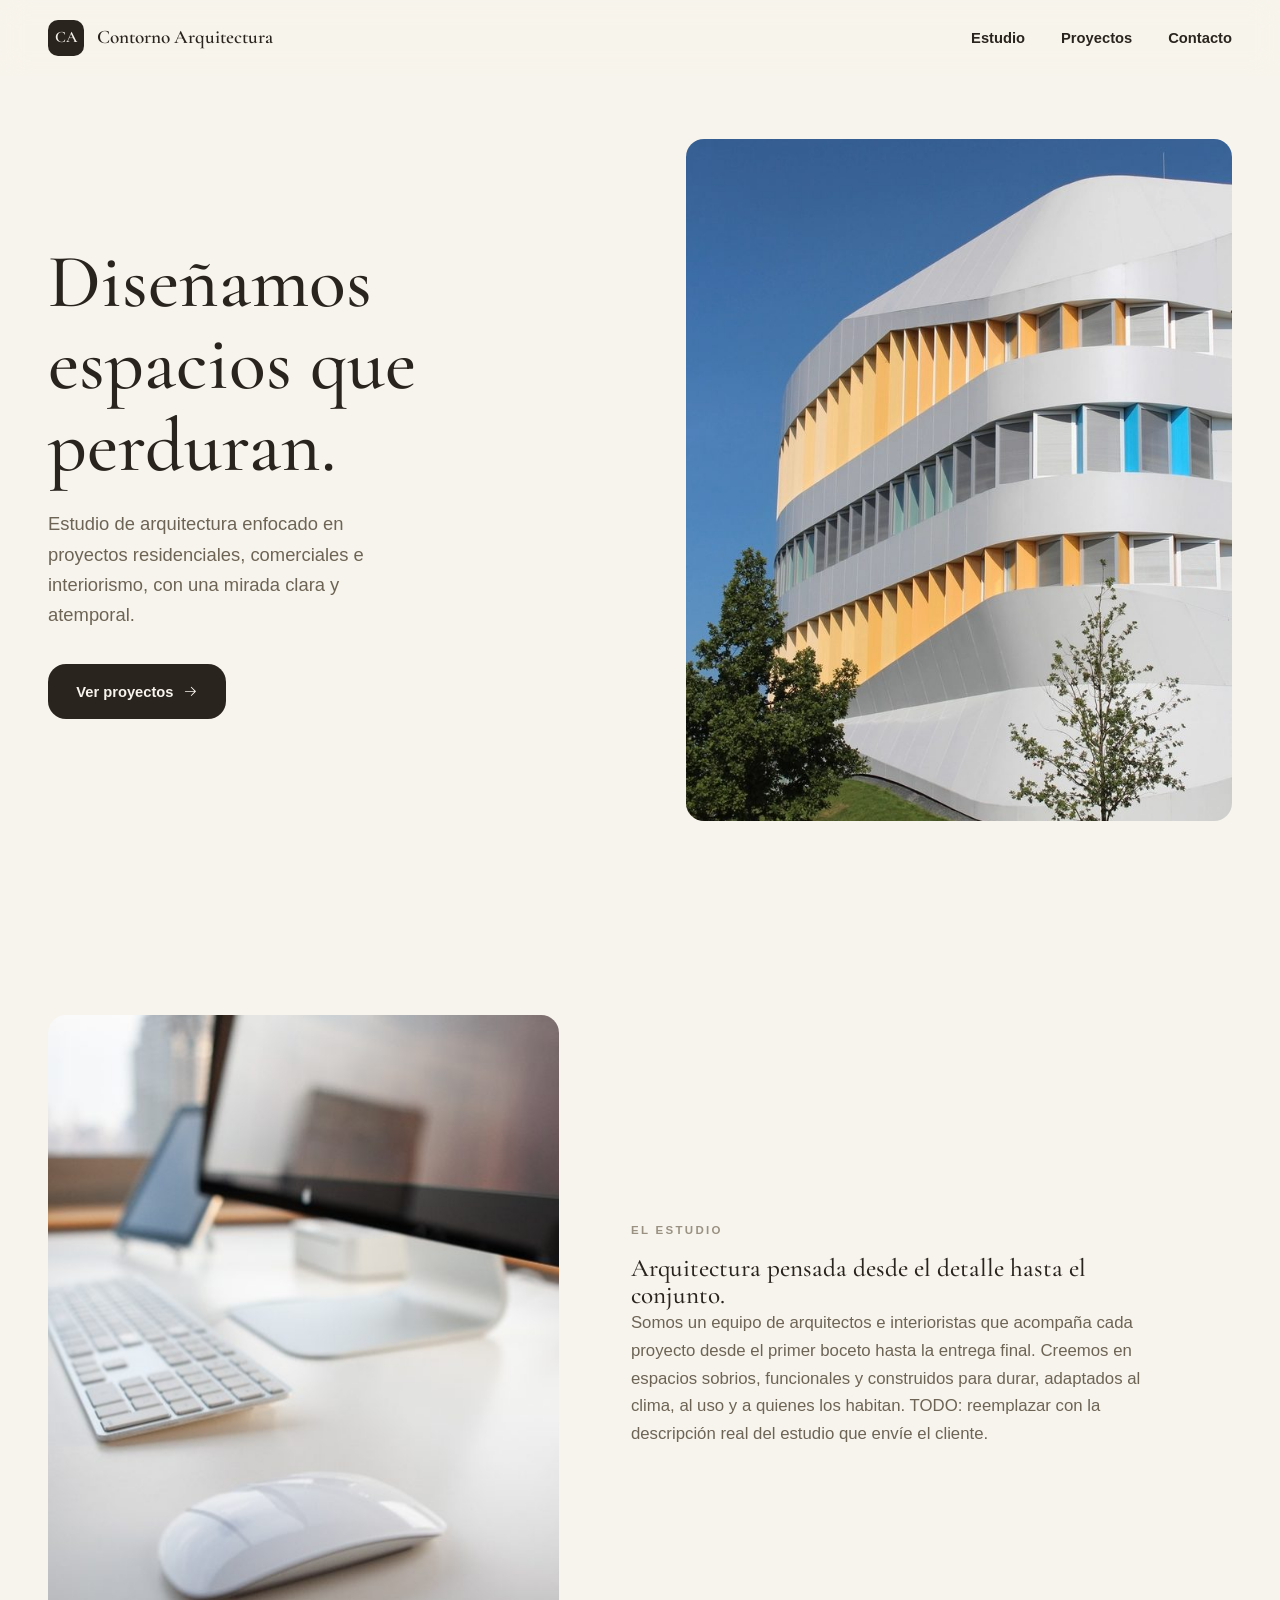
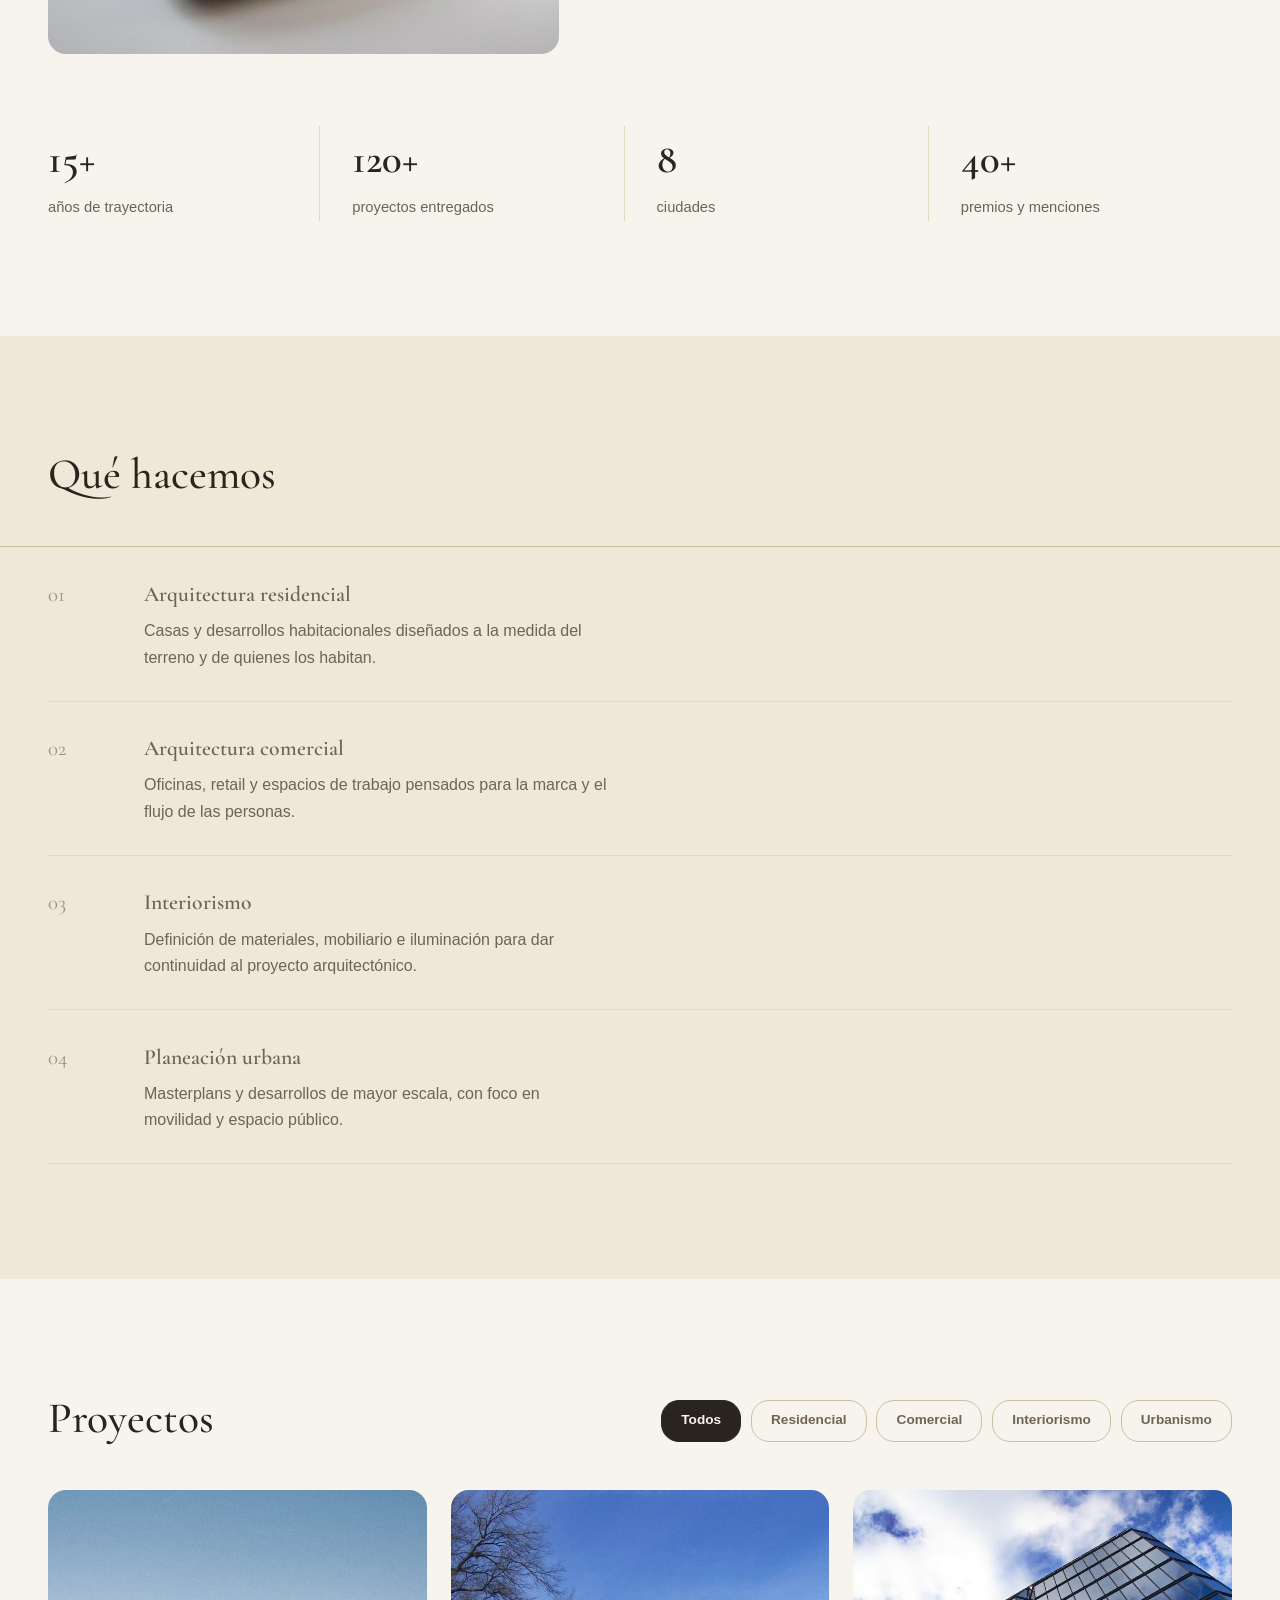
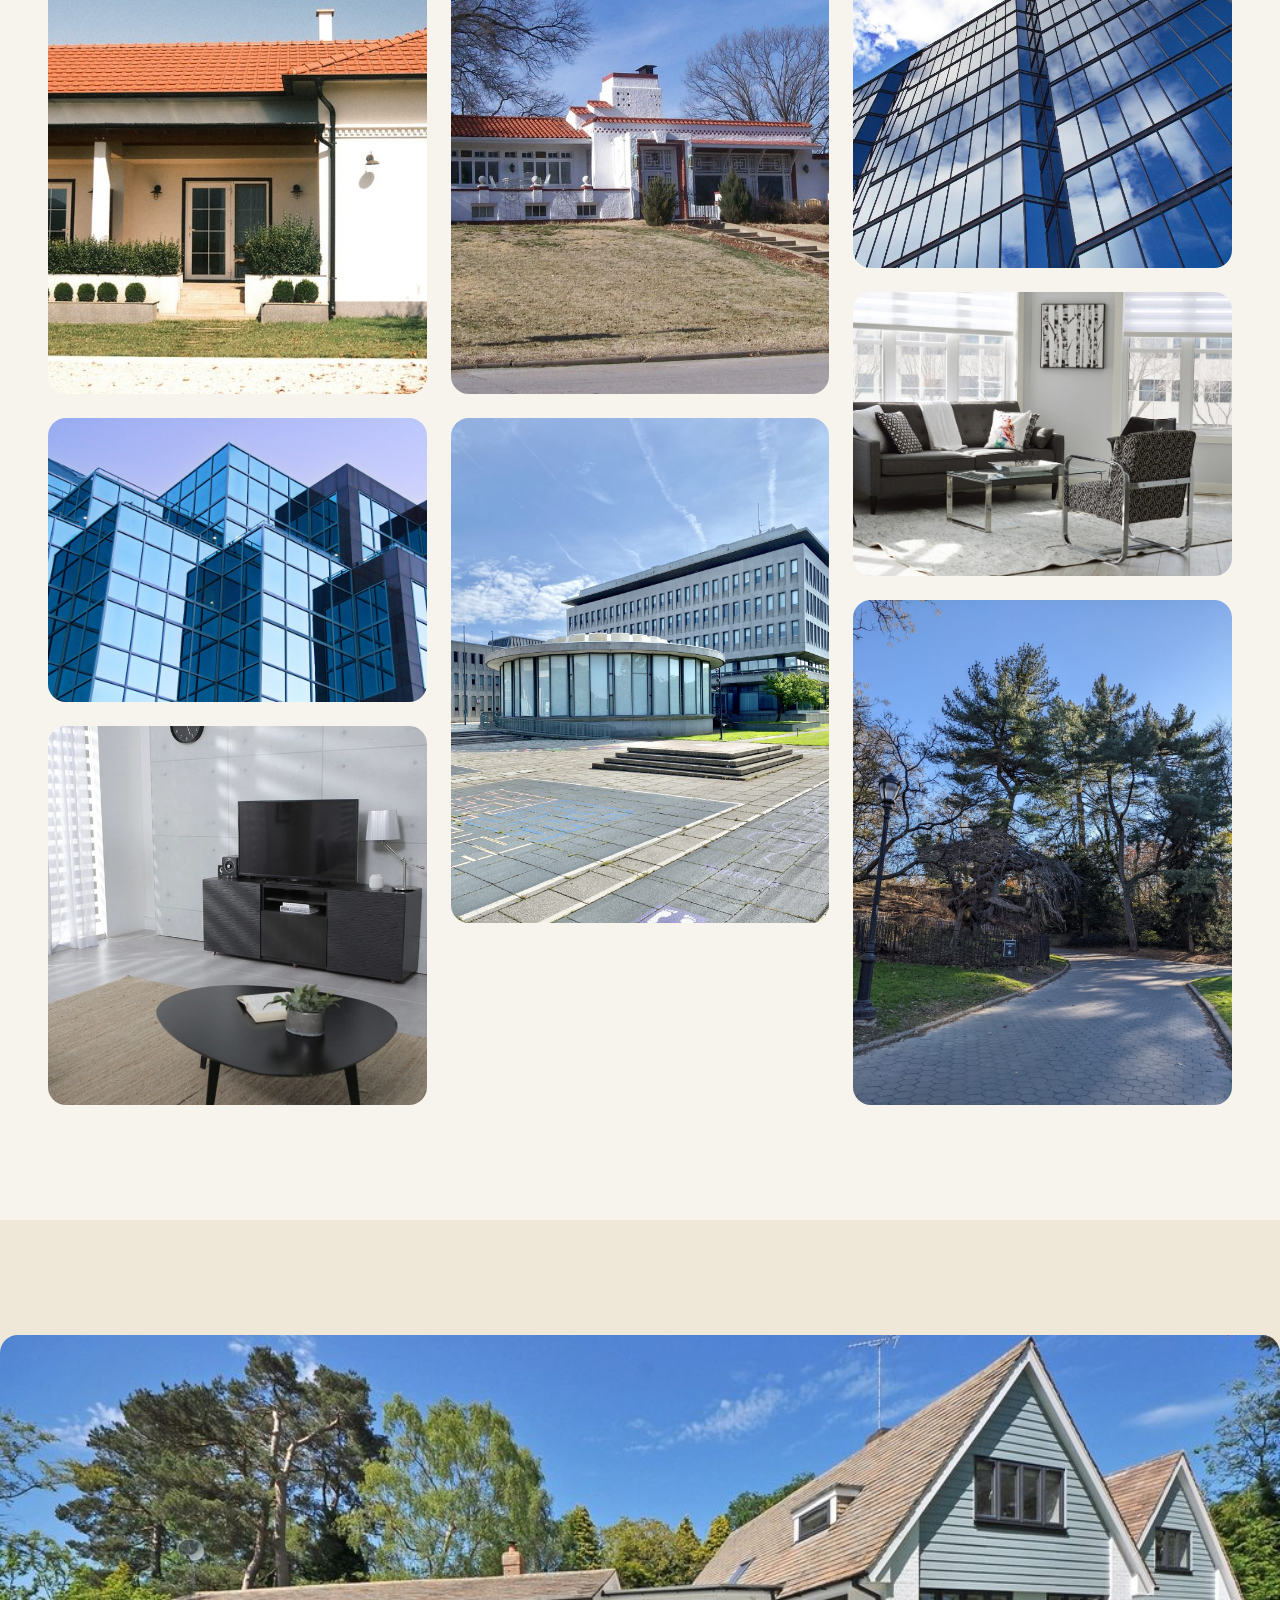
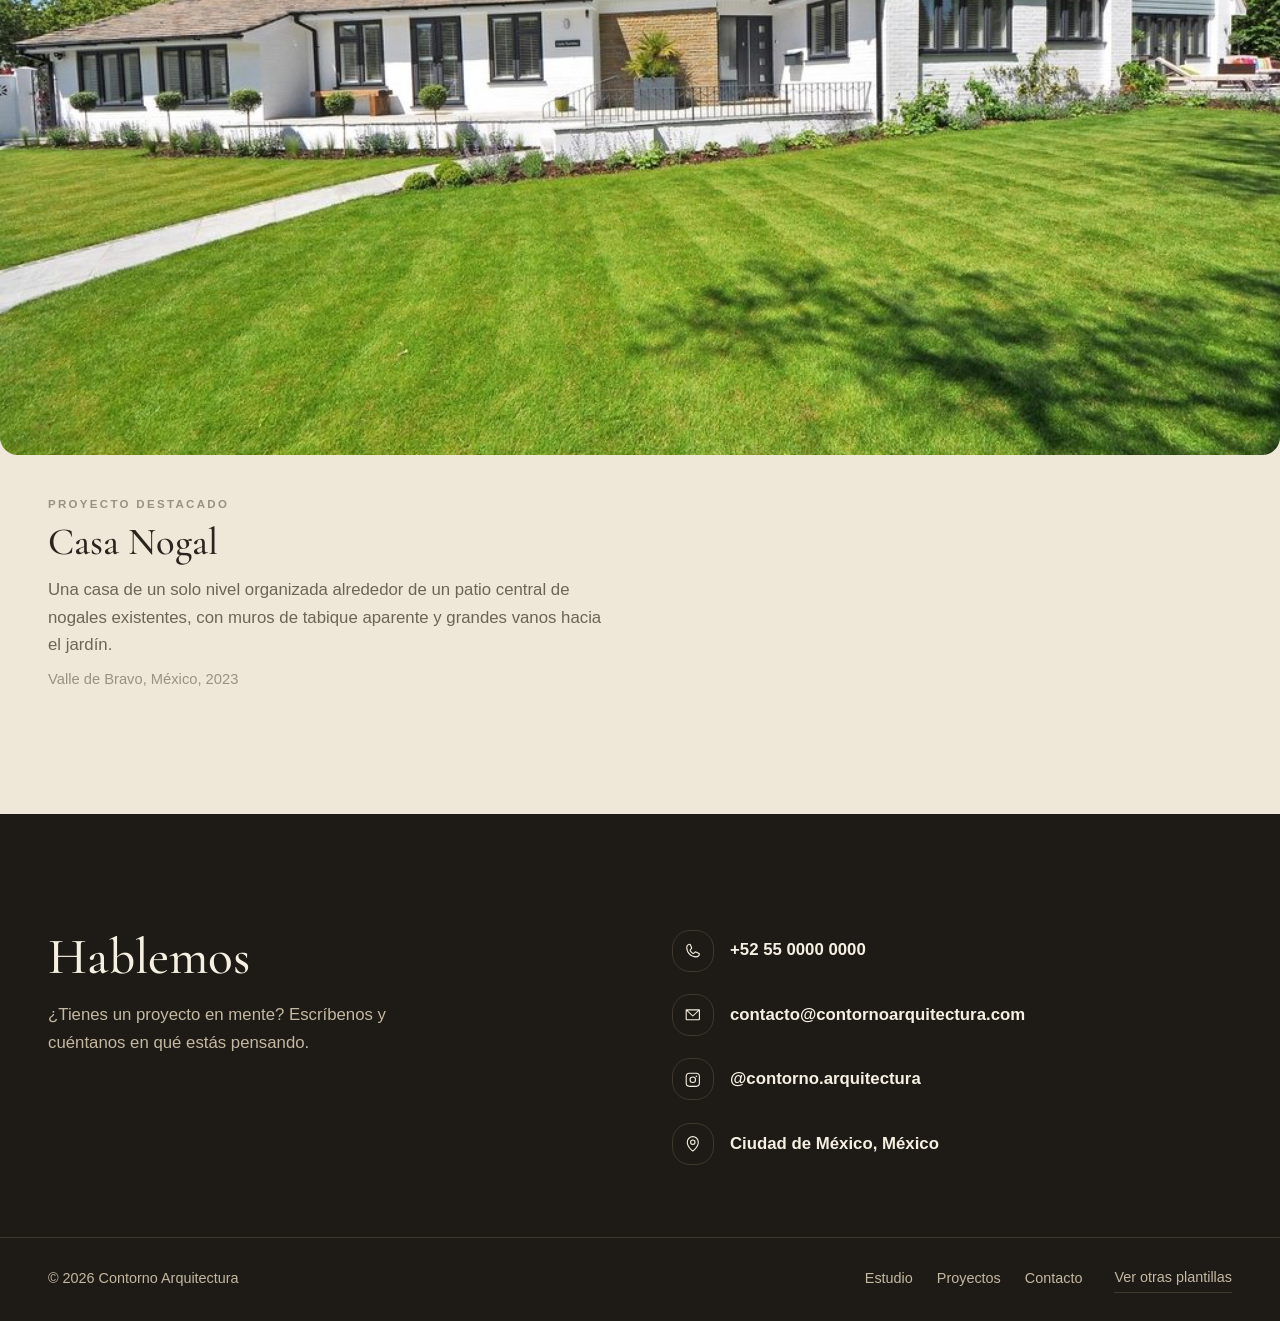
==== templates/plantilla-2/index.html @ 08bec2ec "Agregar cuatro plantillas alternativas y pagina selector Dos plantillas comparten el formato de la o" ====
<!doctype html>
<html lang="es">
<head>
  <meta charset="UTF-8" />
  <meta name="viewport" content="width=device-width, initial-scale=1" />
  <title>Contorno Arquitectura, plantilla Editorial Clásico</title>
  <link rel="icon" href="data:image/svg+xml,%3Csvg xmlns='http://www.w3.org/2000/svg' viewBox='0 0 100 100'%3E%3Crect width='100' height='100' rx='18' fill='%232a241f'/%3E%3Ctext x='50' y='65' font-size='40' font-family='Georgia, serif' fill='%23f6f3ec' text-anchor='middle'%3ECA%3C/text%3E%3C/svg%3E" />
  <meta name="description" content="Estudio de arquitectura enfocado en proyectos residenciales, comerciales e interiorismo." />
  <link rel="stylesheet" href="styles.css" />
</head>
<body>
  <a class="skip-link" href="#main">Saltar al contenido</a>

  <div id="scroll-sentinel" aria-hidden="true"></div>

  <header class="site-header" id="site-header">
    <div class="header-inner">
      <a class="brand" href="#inicio">
        <span class="brand-mark" aria-hidden="true">CA</span>
        <span class="brand-name">Contorno Arquitectura</span>
      </a>

      <nav class="site-nav" aria-label="Principal">
        <ul id="nav-list"></ul>
      </nav>

      <button class="nav-toggle" id="nav-toggle" type="button" aria-label="Abrir menú" aria-expanded="false" aria-controls="mobile-menu">
        <svg class="icon icon-open" xmlns="http://www.w3.org/2000/svg" viewBox="0 0 256 256" fill="currentColor" aria-hidden="true"><path d="M224,128a8,8,0,0,1-8,8H40a8,8,0,0,1,0-16H216A8,8,0,0,1,224,128ZM40,72H216a8,8,0,0,0,0-16H40a8,8,0,0,0,0,16ZM216,184H40a8,8,0,0,0,0,16H216a8,8,0,0,0,0-16Z"/></svg>
        <svg class="icon icon-close" xmlns="http://www.w3.org/2000/svg" viewBox="0 0 256 256" fill="currentColor" aria-hidden="true"><path d="M205.66,194.34a8,8,0,0,1-11.32,11.32L128,139.31,61.66,205.66a8,8,0,0,1-11.32-11.32L116.69,128,50.34,61.66A8,8,0,0,1,61.66,50.34L128,116.69l66.34-66.35a8,8,0,0,1,11.32,11.32L139.31,128Z"/></svg>
      </button>
    </div>

    <div class="mobile-menu" id="mobile-menu">
      <ul id="mobile-nav-list"></ul>
    </div>
  </header>

  <main id="main">

    <section class="hero" id="inicio">
      <div class="hero-inner">
        <div class="hero-copy reveal">
          <h1 class="hero-title" id="hero-title"></h1>
          <p class="hero-subtext" id="hero-subtext"></p>
          <a class="btn btn-primary" href="#proyectos">
            <span>Ver proyectos</span>
            <svg class="icon" xmlns="http://www.w3.org/2000/svg" viewBox="0 0 256 256" fill="currentColor" aria-hidden="true"><path d="M221.66,133.66l-72,72a8,8,0,0,1-11.32-11.32L196.69,136H40a8,8,0,0,1,0-16H196.69L138.34,61.66a8,8,0,0,1,11.32-11.32l72,72A8,8,0,0,1,221.66,133.66Z"/></svg>
          </a>
        </div>
        <div class="hero-media reveal">
          <img id="hero-image" src="" alt="" width="1200" height="1500" />
        </div>
      </div>
    </section>

    <section class="about" id="estudio">
      <div class="about-inner">
        <div class="about-copy reveal">
          <p class="eyebrow" id="about-eyebrow"></p>
          <h2 id="about-title"></h2>
          <p id="about-text"></p>
        </div>
        <div class="about-media reveal">
          <img id="about-image" src="" alt="" width="900" height="1100" />
        </div>
      </div>
      <div class="stats reveal" id="stats-row"></div>
    </section>

    <section class="services" id="servicios">
      <h2 class="section-title reveal">Qué hacemos</h2>
      <ol class="services-list" id="services-list"></ol>
    </section>

    <section class="gallery" id="proyectos">
      <div class="gallery-header reveal">
        <h2 class="section-title">Proyectos</h2>
        <div class="filters" id="filters"></div>
      </div>
      <div class="masonry" id="masonry"></div>
    </section>

    <section class="featured" id="featured">
      <div class="featured-media reveal">
        <img id="featured-image" src="" alt="" width="1600" height="900" />
      </div>
      <div class="featured-caption reveal">
        <p class="eyebrow" id="featured-eyebrow"></p>
        <h3 id="featured-title"></h3>
        <p id="featured-description"></p>
        <p class="featured-meta" id="featured-meta"></p>
      </div>
    </section>

    <section class="contact-band" id="contacto">
      <div class="contact-inner reveal">
        <div class="contact-copy">
          <h2>Hablemos</h2>
          <p id="contact-cta-text"></p>
        </div>
        <ul class="contact-list" id="contact-list"></ul>
      </div>

      <footer class="site-footer">
        <div class="footer-inner">
          <span class="footer-copy" id="footer-copy"></span>
          <div class="footer-links">
            <nav class="footer-nav" aria-label="Pie de página">
              <ul id="footer-nav-list"></ul>
            </nav>
            <a class="footer-back-link" href="../../plantillas.html">Ver otras plantillas</a>
          </div>
        </div>
      </footer>
    </section>

  </main>

  <div class="lightbox" id="lightbox" role="dialog" aria-modal="true" aria-hidden="true" aria-label="Vista ampliada del proyecto">
    <button class="lightbox-btn lightbox-close" id="lightbox-close" type="button" aria-label="Cerrar">
      <svg class="icon" xmlns="http://www.w3.org/2000/svg" viewBox="0 0 256 256" fill="currentColor" aria-hidden="true"><path d="M205.66,194.34a8,8,0,0,1-11.32,11.32L128,139.31,61.66,205.66a8,8,0,0,1-11.32-11.32L116.69,128,50.34,61.66A8,8,0,0,1,61.66,50.34L128,116.69l66.34-66.35a8,8,0,0,1,11.32,11.32L139.31,128Z"/></svg>
    </button>
    <button class="lightbox-btn lightbox-prev" id="lightbox-prev" type="button" aria-label="Proyecto anterior">
      <svg class="icon" xmlns="http://www.w3.org/2000/svg" viewBox="0 0 256 256" fill="currentColor" aria-hidden="true"><path d="M165.66,202.34a8,8,0,0,1-11.32,11.32l-80-80a8,8,0,0,1,0-11.32l80-80a8,8,0,0,1,11.32,11.32L91.31,128Z"/></svg>
    </button>
    <button class="lightbox-btn lightbox-next" id="lightbox-next" type="button" aria-label="Siguiente proyecto">
      <svg class="icon" xmlns="http://www.w3.org/2000/svg" viewBox="0 0 256 256" fill="currentColor" aria-hidden="true"><path d="M181.66,133.66l-80,80a8,8,0,0,1-11.32-11.32L164.69,128,90.34,53.66a8,8,0,0,1,11.32-11.32l80,80A8,8,0,0,1,181.66,133.66Z"/></svg>
    </button>
    <figure class="lightbox-figure">
      <img id="lightbox-image" src="" alt="" />
      <figcaption id="lightbox-caption"></figcaption>
    </figure>
  </div>

  <script src="../../js/data.js" defer></script>
  <script src="../../js/main.js" defer></script>
</body>
</html>
---- templates/plantilla-2/styles.css ----
/* ============================================================
   PLANTILLA 2 - "Editorial Clasico"
   Mismo formato que la Plantilla 1, piel visual distinta:
   papel marfil, serif editorial, esquinas suaves, sin acento.
   ============================================================ */

@font-face {
  font-family: "Cormorant Garamond";
  font-style: normal;
  font-weight: 400 600;
  font-display: swap;
  src: url("../../assets/fonts/CormorantGaramond-latin.woff2") format("woff2");
}

/* ---------- Reset ---------- */
*, *::before, *::after { box-sizing: border-box; }
html { -webkit-text-size-adjust: 100%; scroll-behavior: smooth; }
@media (prefers-reduced-motion: reduce) { html { scroll-behavior: auto; } }
body, h1, h2, h3, p, figure, ol, ul { margin: 0; }
ol, ul { padding: 0; list-style: none; }
img { max-width: 100%; display: block; }
a { color: inherit; text-decoration: none; }
button { font: inherit; color: inherit; background: none; border: none; cursor: pointer; padding: 0; }

/* ---------- Design tokens ---------- */
:root {
  --paper: #f7f4ed;
  --paper-alt: #efe8d8;
  --surface: #fbf9f4;
  --ink: #2a241e;
  --ink-soft: #6d6455;
  --ink-faint: #9a9182;
  --line: #e2d9c4;
  --line-strong: #cdc0a2;

  --inverse-bg: #1e1a15;
  --inverse-surface: #29241d;
  --inverse-text: #f6f0e2;
  --inverse-text-soft: #c4b8a2;
  --inverse-line: #40382c;

  --font-display: "Cormorant Garamond", Georgia, "Times New Roman", serif;
  --font-body: -apple-system, BlinkMacSystemFont, "Segoe UI", Roboto, Helvetica, Arial, sans-serif;

  --radius-soft: 18px;
  --radius-pill: 999px;

  --container-max: 1400px;
  --gutter: clamp(1.25rem, 4vw, 3rem);
  --section-pad: clamp(4.5rem, 9vw, 7.5rem);
  --header-h: 76px;

  --ease-out: cubic-bezier(0.16, 1, 0.3, 1);
}

body {
  background: var(--paper);
  color: var(--ink);
  font-family: var(--font-body);
  font-size: 1.05rem;
  line-height: 1.65;
  -webkit-font-smoothing: antialiased;
}

.skip-link {
  position: absolute;
  left: -9999px;
  top: 0;
  background: var(--ink);
  color: var(--paper);
  padding: 0.75rem 1.25rem;
  z-index: 200;
}
.skip-link:focus { left: 1rem; top: 1rem; }

h1, h2, h3 {
  font-family: var(--font-display);
  font-weight: 500;
  letter-spacing: 0;
  line-height: 1.08;
  color: var(--ink);
}

p { color: var(--ink-soft); max-width: 65ch; }

.eyebrow {
  font-family: var(--font-body);
  font-size: 0.72rem;
  font-weight: 600;
  text-transform: uppercase;
  letter-spacing: 0.2em;
  color: var(--ink-faint);
  margin-bottom: 0.9rem;
}

.section-title {
  font-size: clamp(2rem, 3.4vw, 2.9rem);
  font-weight: 500;
}

.icon { width: 1em; height: 1em; flex-shrink: 0; }

/* ---------- Buttons (shape lock: soft-rounded everywhere) ---------- */
.btn {
  display: inline-flex;
  align-items: center;
  gap: 0.6rem;
  font-family: var(--font-body);
  font-weight: 600;
  font-size: 0.92rem;
  padding: 0.9rem 1.7rem;
  border-radius: var(--radius-soft);
  border: 1px solid transparent;
  white-space: nowrap;
  transition: transform 0.2s var(--ease-out), background 0.25s ease, color 0.25s ease, border-color 0.25s ease;
}
.btn:active { transform: scale(0.98); }
.btn-primary { background: var(--ink); color: var(--paper); }
.btn-primary:hover { background: #000; }
.btn-primary .icon { transition: transform 0.25s var(--ease-out); }
.btn-primary:hover .icon { transform: translateX(3px); }

/* ---------- Scroll reveal ---------- */
.reveal {
  opacity: 0;
  transform: translateY(28px);
  transition: opacity 0.7s var(--ease-out), transform 0.7s var(--ease-out);
}
.reveal.is-visible { opacity: 1; transform: none; }
@media (prefers-reduced-motion: reduce) {
  .reveal { opacity: 1 !important; transform: none !important; transition: none !important; }
}

/* ============================================================
   HEADER
   ============================================================ */
.site-header {
  position: fixed;
  inset-inline: 0;
  top: 0;
  height: var(--header-h);
  z-index: 50;
  background: rgba(247, 244, 237, 0.75);
  backdrop-filter: blur(14px) saturate(140%);
  -webkit-backdrop-filter: blur(14px) saturate(140%);
  border-bottom: 1px solid transparent;
  transition: border-color 0.3s ease, background 0.3s ease;
}
.site-header.is-scrolled {
  border-bottom-color: var(--line);
  background: rgba(247, 244, 237, 0.94);
}

.header-inner {
  max-width: var(--container-max);
  margin-inline: auto;
  height: 100%;
  padding-inline: var(--gutter);
  display: flex;
  align-items: center;
  justify-content: space-between;
  gap: 1.5rem;
}

.brand { display: flex; align-items: center; gap: 0.8rem; }
.brand-mark {
  width: 36px;
  height: 36px;
  display: grid;
  place-items: center;
  background: var(--ink);
  color: var(--paper);
  font-family: var(--font-display);
  font-weight: 600;
  font-size: 1rem;
  border-radius: 10px;
}
.brand-name {
  font-family: var(--font-display);
  font-weight: 600;
  font-size: 1.2rem;
}

.site-nav ul { display: flex; align-items: center; gap: 2.25rem; }
.site-nav a {
  font-family: var(--font-body);
  font-size: 0.92rem;
  font-weight: 600;
  padding-block: 0.25rem;
  border-bottom: 1px solid transparent;
  transition: border-color 0.2s ease, color 0.2s ease;
}
.site-nav a:hover { border-bottom-color: var(--ink); }

.nav-toggle {
  display: none;
  width: 40px;
  height: 40px;
  place-items: center;
  border-radius: var(--radius-soft);
}
.nav-toggle .icon { width: 1.35rem; height: 1.35rem; }
.nav-toggle .icon-close { display: none; }
.nav-toggle[aria-expanded="true"] .icon-open { display: none; }
.nav-toggle[aria-expanded="true"] .icon-close { display: block; }

.mobile-menu {
  position: fixed;
  top: var(--header-h);
  inset-inline: 0;
  background: var(--paper);
  border-bottom: 1px solid var(--line);
  padding: 1.5rem var(--gutter) 2rem;
  transform: translateY(-14px);
  opacity: 0;
  visibility: hidden;
  transition: transform 0.35s var(--ease-out), opacity 0.35s ease, visibility 0.35s;
  z-index: 49;
}
.mobile-menu.is-open { transform: translateY(0); opacity: 1; visibility: visible; }
.mobile-menu ul { display: flex; flex-direction: column; gap: 1.1rem; }
.mobile-menu a { font-family: var(--font-display); font-size: 1.3rem; font-weight: 500; }

@media (max-width: 767px) {
  .site-nav { display: none; }
  .nav-toggle { display: grid; }
}
@media (min-width: 768px) {
  .mobile-menu { display: none; }
}

/* ============================================================
   HERO
   ============================================================ */
.hero {
  padding-top: var(--header-h);
  min-height: 100dvh;
  display: flex;
  align-items: center;
  background: var(--paper);
}
.hero-inner {
  max-width: var(--container-max);
  margin-inline: auto;
  width: 100%;
  padding: clamp(2rem, 5vw, 3rem) var(--gutter);
  display: grid;
  grid-template-columns: 1fr;
  gap: clamp(2.5rem, 6vw, 4rem);
}
.hero-copy { max-width: 46ch; }
.hero-title {
  font-size: clamp(2.75rem, 6.5vw, 4.75rem);
  margin-bottom: 1.4rem;
}
.hero-subtext {
  font-size: 1.15rem;
  margin-bottom: 2.1rem;
}
.hero-media { aspect-ratio: 4 / 5; overflow: hidden; background: var(--paper-alt); border-radius: var(--radius-soft); }
.hero-media img { width: 100%; height: 100%; object-fit: cover; }

@media (min-width: 900px) {
  .hero-inner { grid-template-columns: 1.05fr 1fr; align-items: center; padding-top: max(2rem, calc(var(--gutter) - 1rem)); }
  .hero-copy { max-width: 40ch; }
}

/* ============================================================
   ABOUT
   ============================================================ */
.about { padding-block: var(--section-pad); background: var(--paper); }
.about-inner {
  max-width: var(--container-max);
  margin-inline: auto;
  padding-inline: var(--gutter);
  display: grid;
  grid-template-columns: 1fr;
  gap: clamp(2.5rem, 6vw, 4.5rem);
  align-items: center;
}
.about-copy { max-width: 58ch; }
.about-media { aspect-ratio: 4 / 5; overflow: hidden; background: var(--paper-alt); border-radius: var(--radius-soft); }
.about-media img { width: 100%; height: 100%; object-fit: cover; }

@media (min-width: 900px) {
  .about-inner { grid-template-columns: 0.85fr 1fr; }
  .about-media { order: -1; }
}

.stats {
  max-width: var(--container-max);
  margin: clamp(3rem, 6vw, 4.5rem) auto 0;
  padding-inline: var(--gutter);
  display: flex;
  flex-wrap: wrap;
  gap: 2rem 0;
}
.stat {
  flex: 1 1 40%;
  padding: 0 2rem;
  border-top: 1px solid var(--line);
  padding-top: 1.25rem;
}
.stat:nth-child(1) { padding-left: 0; }
.stat-value {
  display: block;
  font-family: var(--font-display);
  font-size: clamp(2rem, 3.2vw, 3rem);
  font-weight: 600;
}
.stat-label { color: var(--ink-soft); font-size: 0.92rem; }

@media (min-width: 700px) {
  .stat { flex: 1 1 0; border-top: none; border-left: 1px solid var(--line); padding-top: 0; }
  .stat:first-child { border-left: none; padding-left: 0; }
}

/* ============================================================
   SERVICES
   ============================================================ */
.services { padding-block: var(--section-pad); background: var(--paper-alt); }
.services > .section-title {
  max-width: var(--container-max);
  margin-inline: auto;
  padding-inline: var(--gutter);
  margin-bottom: clamp(2rem, 4vw, 3rem);
}
.services-list {
  max-width: var(--container-max);
  margin-inline: auto;
  padding-inline: var(--gutter);
  border-top: 1px solid var(--line-strong);
}
.service-item {
  display: grid;
  grid-template-columns: 3.5rem 1fr;
  gap: 1.5rem;
  padding-block: 1.85rem;
  border-bottom: 1px solid var(--line);
}
.service-index {
  font-family: var(--font-display);
  font-size: 1.3rem;
  color: var(--ink-faint);
}
.service-title { font-family: var(--font-display); font-size: 1.35rem; font-weight: 600; margin-bottom: 0.35rem; }
.service-description { font-size: 1rem; max-width: 52ch; }

@media (min-width: 700px) {
  .service-item { grid-template-columns: 4.5rem 1fr; align-items: baseline; }
}

/* ============================================================
   GALLERY
   ============================================================ */
.gallery { padding-block: var(--section-pad); background: var(--paper); }
.gallery-header {
  max-width: var(--container-max);
  margin-inline: auto;
  padding-inline: var(--gutter);
  display: flex;
  flex-direction: column;
  gap: 1.5rem;
  margin-bottom: clamp(2rem, 4vw, 3rem);
}
@media (min-width: 700px) {
  .gallery-header { flex-direction: row; align-items: flex-end; justify-content: space-between; }
}

.filters { display: flex; flex-wrap: wrap; gap: 0.6rem; }
.filter-btn {
  font-family: var(--font-body);
  font-size: 0.85rem;
  font-weight: 600;
  padding: 0.55rem 1.2rem;
  border-radius: var(--radius-soft);
  border: 1px solid var(--line-strong);
  color: var(--ink-soft);
  transition: background 0.2s ease, color 0.2s ease, border-color 0.2s ease;
}
.filter-btn:hover { border-color: var(--ink); color: var(--ink); }
.filter-btn.is-active { background: var(--ink); color: var(--paper); border-color: var(--ink); }

.masonry {
  max-width: var(--container-max);
  margin-inline: auto;
  padding-inline: var(--gutter);
  columns: 1;
  column-gap: 1.5rem;
}
@media (min-width: 700px) { .masonry { columns: 2; } }
@media (min-width: 1100px) { .masonry { columns: 3; } }

.masonry-item {
  break-inside: avoid;
  margin-bottom: 1.5rem;
  position: relative;
  overflow: hidden;
  background: var(--paper-alt);
  cursor: pointer;
  border-radius: var(--radius-soft);
}
.masonry-item img {
  width: 100%;
  height: auto;
  display: block;
  transition: transform 0.6s var(--ease-out);
}
.masonry-item:hover img,
.masonry-item:focus-visible img { transform: scale(1.045); }

.masonry-caption {
  position: absolute;
  inset: auto 0 0 0;
  padding: 1.85rem 1.4rem 1.25rem;
  background: linear-gradient(to top, rgba(30, 26, 21, 0.78), rgba(30, 26, 21, 0));
  color: #fff;
  opacity: 0;
  transform: translateY(6px);
  transition: opacity 0.3s ease, transform 0.3s var(--ease-out);
}
.masonry-item:hover .masonry-caption,
.masonry-item:focus-visible .masonry-caption { opacity: 1; transform: none; }
.masonry-caption .title { font-family: var(--font-display); font-weight: 600; font-size: 1.15rem; }
.masonry-caption .meta { font-size: 0.82rem; color: rgba(255, 255, 255, 0.82); }

.masonry-item.is-hidden { display: none; }

@media (prefers-reduced-motion: reduce) {
  .masonry-item img { transition: none; }
  .masonry-caption { transition: none; opacity: 1; transform: none; background: linear-gradient(to top, rgba(30, 26, 21, 0.6), rgba(30, 26, 21, 0)); }
}

/* ============================================================
   FEATURED PROJECT
   ============================================================ */
.featured { padding-block: var(--section-pad); background: var(--paper-alt); }
.featured-media { width: 100%; aspect-ratio: 16 / 9; overflow: hidden; border-radius: var(--radius-soft); }
.featured-media img { width: 100%; height: 100%; object-fit: cover; }
.featured-caption {
  max-width: var(--container-max);
  margin-inline: auto;
  padding: clamp(1.75rem, 4vw, 2.5rem) var(--gutter) 0;
}
.featured-caption h3 { font-size: clamp(1.75rem, 3.2vw, 2.4rem); margin-bottom: 0.75rem; }
.featured-caption p { max-width: 60ch; margin-bottom: 0.5rem; }
.featured-meta { font-size: 0.92rem; color: var(--ink-faint); }

/* ============================================================
   CONTACT + FOOTER
   ============================================================ */
.contact-band { background: var(--inverse-bg); color: var(--inverse-text); }
.contact-inner {
  max-width: var(--container-max);
  margin-inline: auto;
  padding: var(--section-pad) var(--gutter) clamp(3rem, 6vw, 4.5rem);
  display: grid;
  grid-template-columns: 1fr;
  gap: clamp(2.5rem, 6vw, 4rem);
}
.contact-copy h2 { color: var(--inverse-text); font-size: clamp(2.2rem, 4vw, 3.2rem); margin-bottom: 1rem; }
.contact-copy p { color: var(--inverse-text-soft); max-width: 42ch; }

.contact-list { display: flex; flex-direction: column; gap: 1.4rem; }
.contact-list li { display: flex; align-items: center; gap: 1rem; }
.contact-list a,
.contact-list span.static { font-size: 1.05rem; font-family: var(--font-body); font-weight: 600; }
.contact-list a { border-bottom: 1px solid transparent; transition: border-color 0.2s ease, opacity 0.2s ease; }
.contact-list a:hover { border-bottom-color: var(--inverse-text); }
.contact-icon {
  width: 42px;
  height: 42px;
  flex-shrink: 0;
  display: grid;
  place-items: center;
  border-radius: var(--radius-soft);
  border: 1px solid var(--inverse-line);
  color: var(--inverse-text);
}
.contact-icon .icon { width: 1.1rem; height: 1.1rem; }

@media (min-width: 900px) {
  .contact-inner { grid-template-columns: 1fr 1fr; }
}

.site-footer { border-top: 1px solid var(--inverse-line); }
.footer-inner {
  max-width: var(--container-max);
  margin-inline: auto;
  padding: 1.75rem var(--gutter);
  display: flex;
  flex-direction: column;
  gap: 1rem;
  color: var(--inverse-text-soft);
  font-size: 0.9rem;
}
.footer-links { display: flex; flex-direction: column; gap: 0.85rem; }
.footer-nav ul { display: flex; gap: 1.5rem; }
.footer-nav a { transition: color 0.2s ease; }
.footer-nav a:hover { color: var(--inverse-text); }
.footer-back-link {
  border-bottom: 1px solid var(--inverse-line);
  padding-bottom: 2px;
  width: fit-content;
  transition: border-color 0.2s ease, color 0.2s ease;
}
.footer-back-link:hover { color: var(--inverse-text); border-color: var(--inverse-text); }

@media (min-width: 700px) {
  .footer-inner { flex-direction: row; align-items: center; justify-content: space-between; }
  .footer-links { flex-direction: row; align-items: center; gap: 2rem; }
}

/* ============================================================
   LIGHTBOX
   ============================================================ */
.lightbox {
  position: fixed;
  inset: 0;
  z-index: 100;
  background: rgba(30, 26, 21, 0.95);
  display: flex;
  align-items: center;
  justify-content: center;
  padding: clamp(1rem, 5vw, 3rem);
  opacity: 0;
  visibility: hidden;
  transition: opacity 0.3s ease, visibility 0.3s;
}
.lightbox.is-open { opacity: 1; visibility: visible; }

.lightbox-figure { max-width: 100%; }
.lightbox-figure img {
  max-width: min(88vw, 1100px);
  max-height: 72dvh;
  width: auto;
  object-fit: contain;
  margin-inline: auto;
  border-radius: var(--radius-soft);
}
.lightbox-figure figcaption {
  margin-top: 1.25rem;
  text-align: center;
  color: var(--inverse-text-soft);
  font-size: 0.95rem;
}
.lightbox-figure figcaption strong {
  display: block;
  font-family: var(--font-display);
  color: var(--inverse-text);
  font-size: 1.3rem;
  font-weight: 600;
  margin-bottom: 0.3rem;
}

.lightbox-btn {
  position: fixed;
  width: 44px;
  height: 44px;
  display: grid;
  place-items: center;
  border-radius: var(--radius-soft);
  background: rgba(255, 255, 255, 0.08);
  border: 1px solid var(--inverse-line);
  color: var(--inverse-text);
  transition: background 0.2s ease, transform 0.2s var(--ease-out);
}
.lightbox-btn:hover { background: rgba(255, 255, 255, 0.16); }
.lightbox-btn:active { transform: scale(0.94); }
.lightbox-btn .icon { width: 1.15rem; height: 1.15rem; }
.lightbox-close { top: clamp(1rem, 4vw, 2rem); right: clamp(1rem, 4vw, 2rem); }
.lightbox-prev { left: clamp(0.75rem, 3vw, 2rem); top: 50%; transform: translateY(-50%); }
.lightbox-next { right: clamp(0.75rem, 3vw, 2rem); top: 50%; transform: translateY(-50%); }
.lightbox-prev:active { transform: translateY(-50%) scale(0.94); }
.lightbox-next:active { transform: translateY(-50%) scale(0.94); }

@media (max-width: 640px) {
  .lightbox-prev, .lightbox-next { width: 38px; height: 38px; }
}

/* ---------- Focus visibility ---------- */
a:focus-visible,
button:focus-visible {
  outline: 2px solid var(--ink);
  outline-offset: 3px;
}
.contact-band a:focus-visible,
.lightbox-btn:focus-visible {
  outline-color: var(--inverse-text);
}
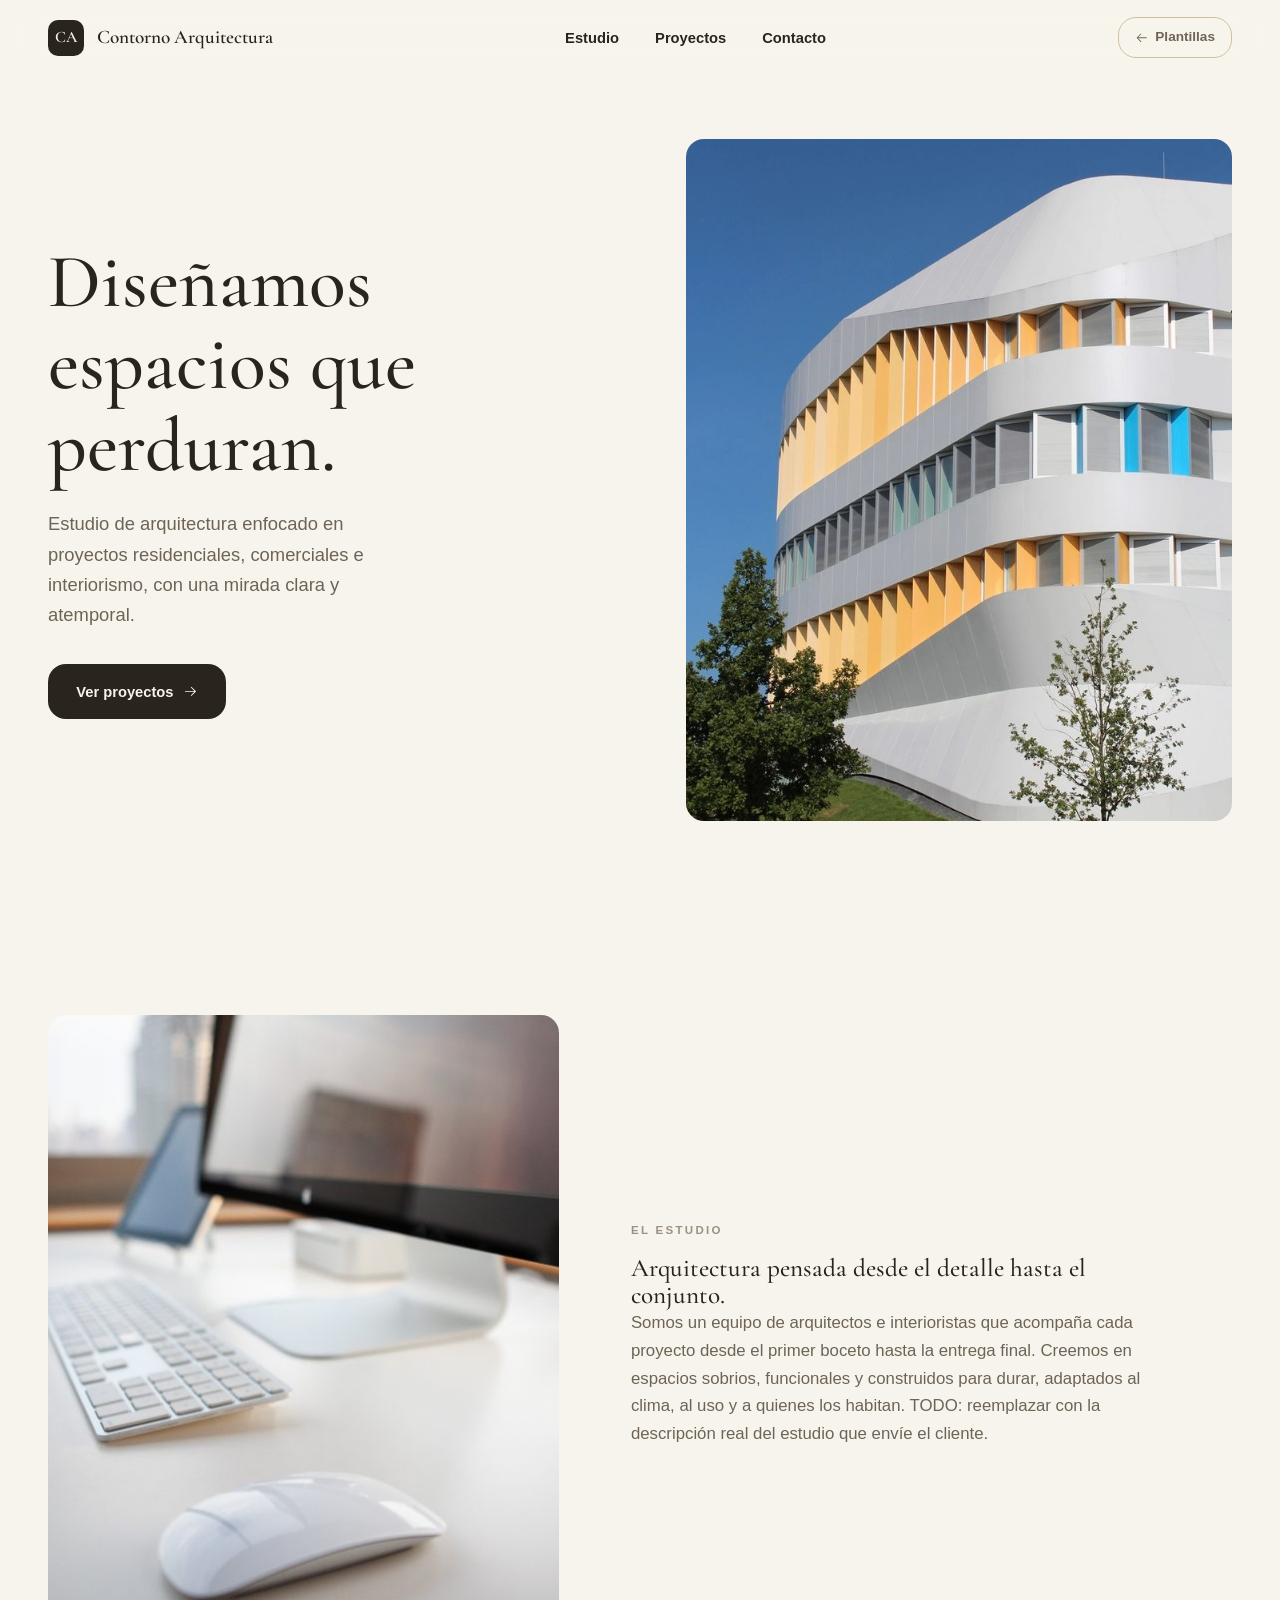
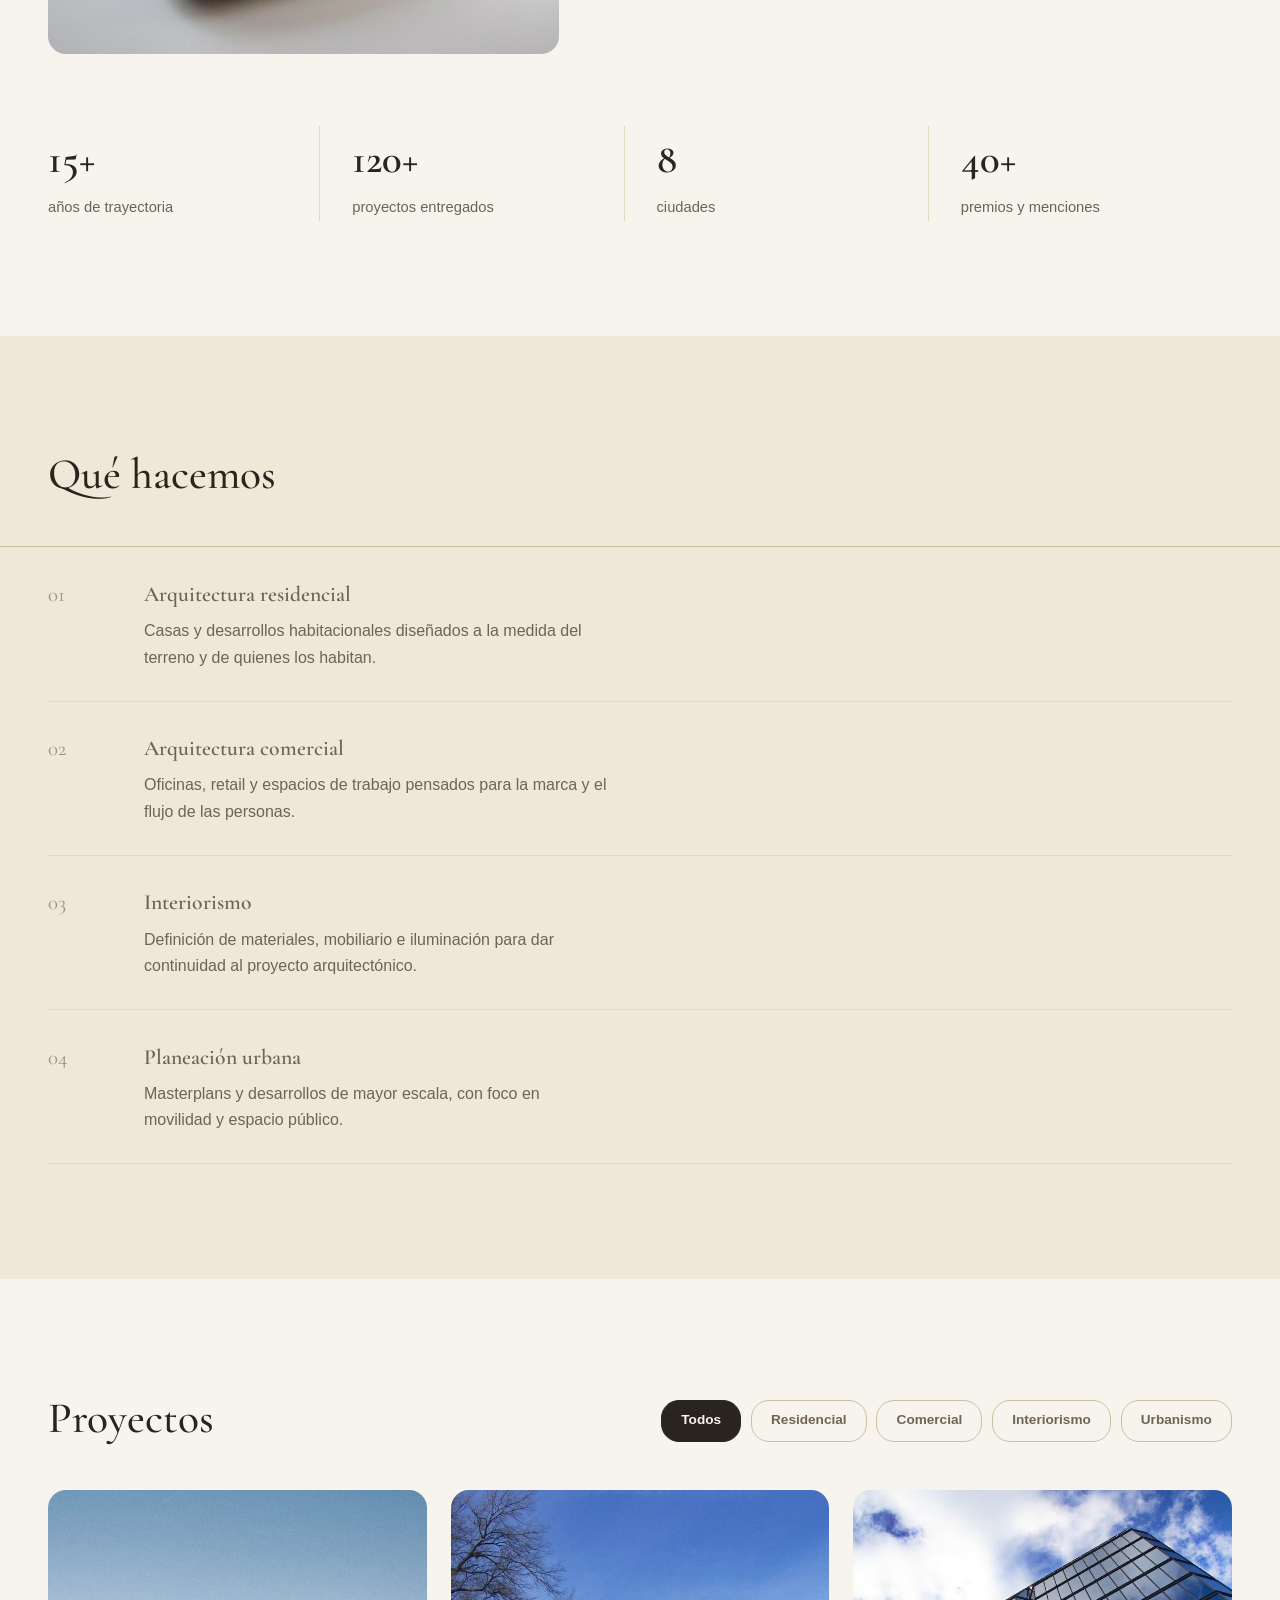
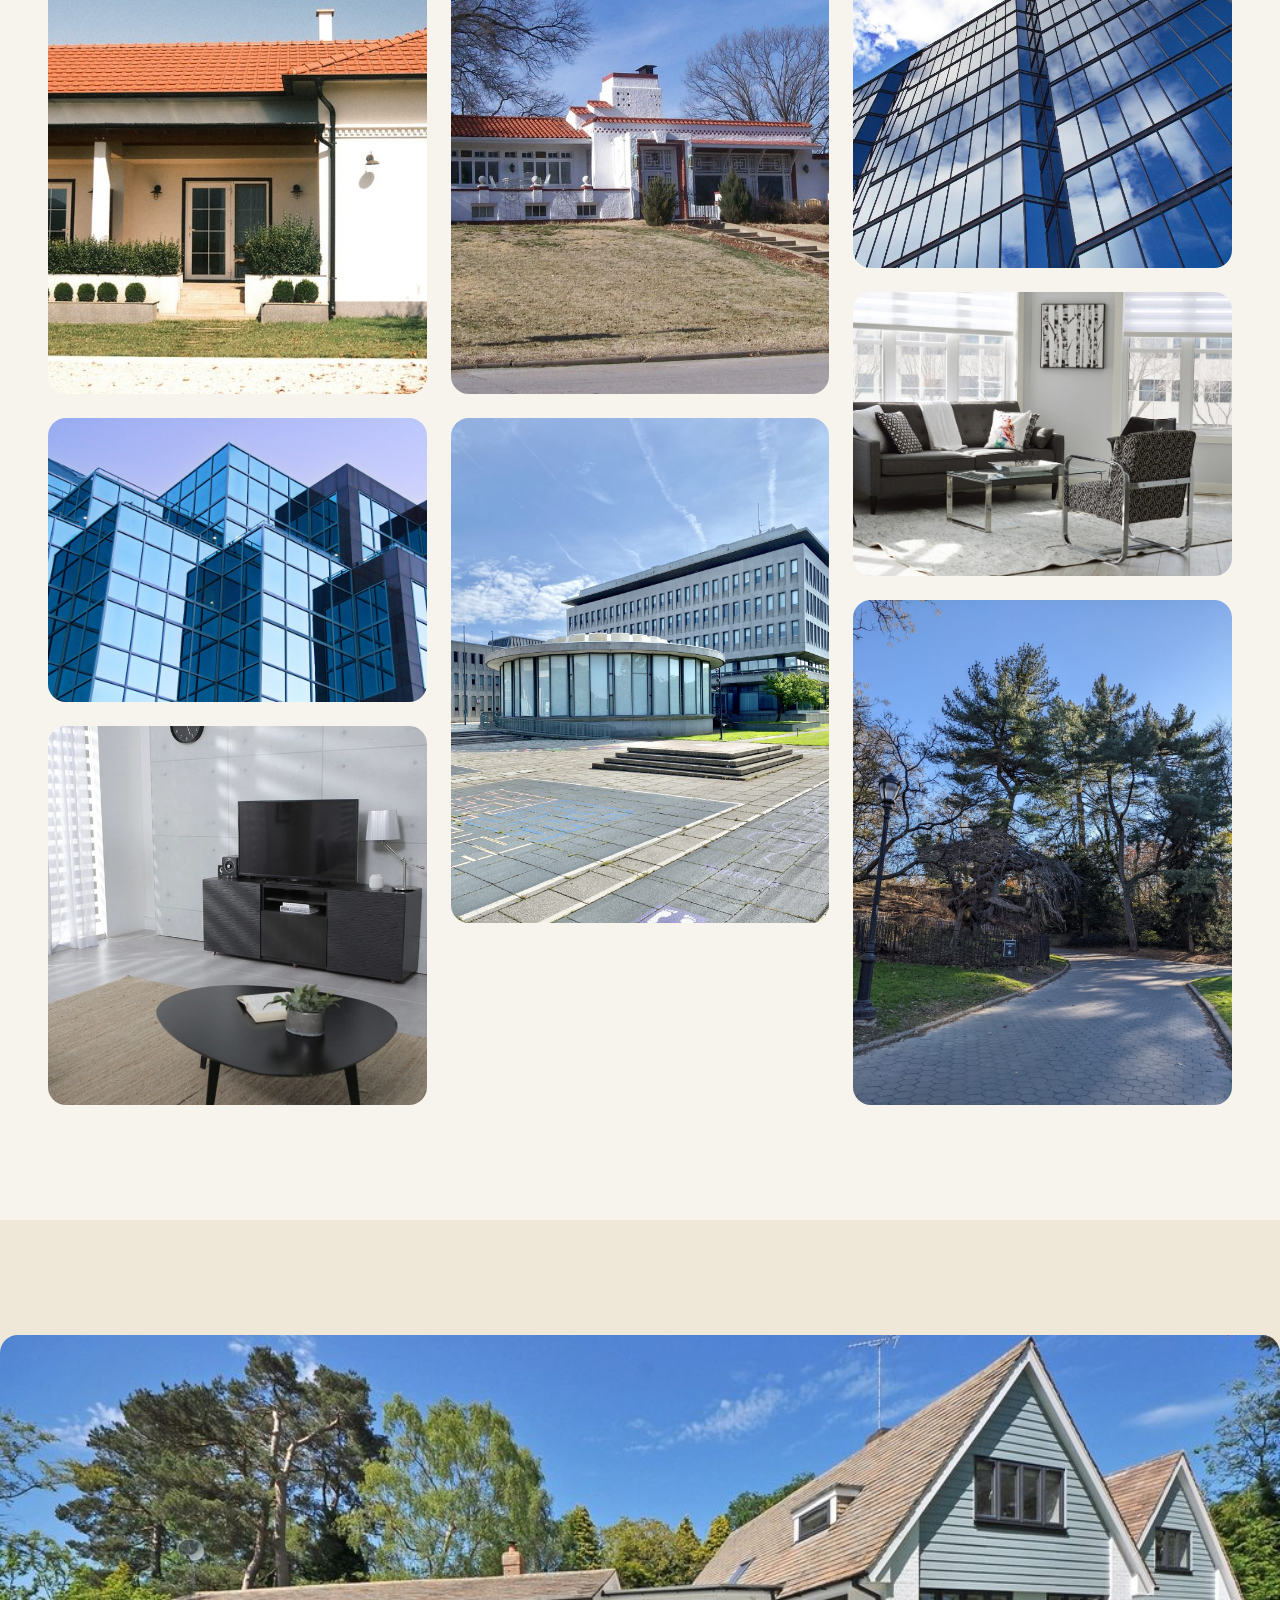
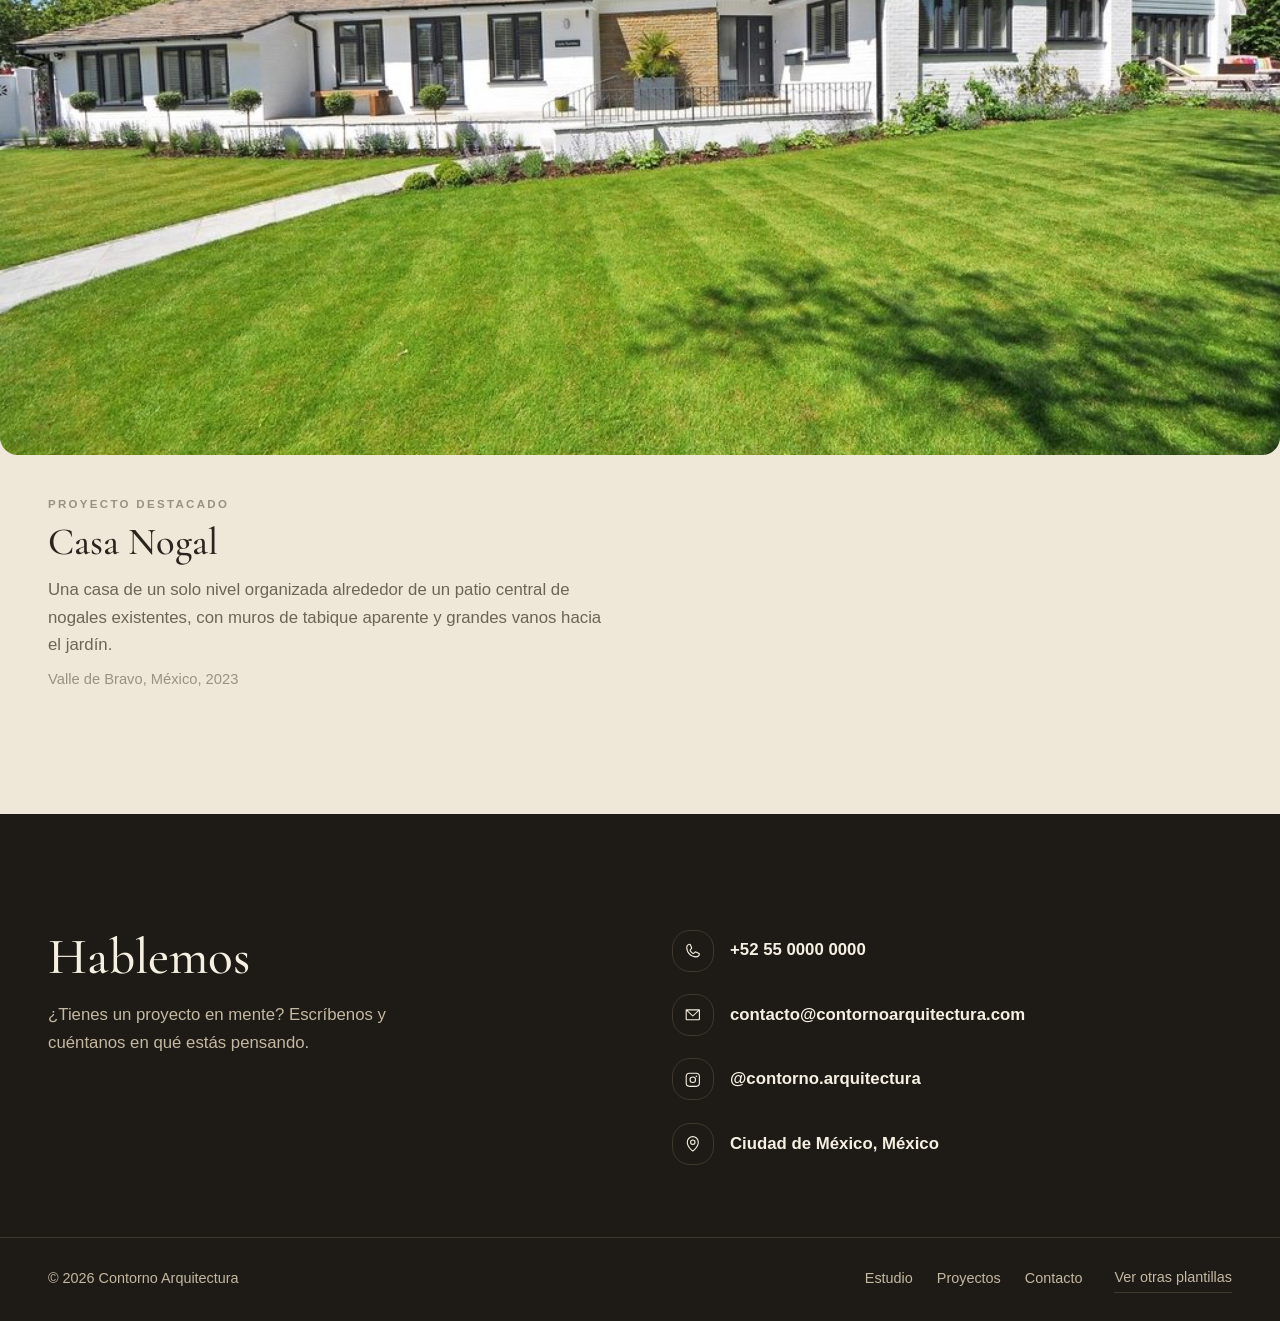
==== commit 88e1a7b1: "Agregar acceso directo al selector de plantillas desde el header Antes solo se podia volver al selec" ====
--- a/templates/plantilla-2/index.html
+++ b/templates/plantilla-2/index.html
@@ -24,6 +24,11 @@
         <ul id="nav-list"></ul>
       </nav>
 
+      <a class="header-templates-link" href="../../plantillas.html">
+        <svg class="icon" xmlns="http://www.w3.org/2000/svg" viewBox="0 0 256 256" fill="currentColor" aria-hidden="true"><path d="M221.66,133.66l-72,72a8,8,0,0,1-11.32-11.32L196.69,136H40a8,8,0,0,1,0-16H196.69L138.34,61.66a8,8,0,0,1,11.32-11.32l72,72A8,8,0,0,1,221.66,133.66Z"/></svg>
+        <span>Plantillas</span>
+      </a>
+
       <button class="nav-toggle" id="nav-toggle" type="button" aria-label="Abrir menú" aria-expanded="false" aria-controls="mobile-menu">
         <svg class="icon icon-open" xmlns="http://www.w3.org/2000/svg" viewBox="0 0 256 256" fill="currentColor" aria-hidden="true"><path d="M224,128a8,8,0,0,1-8,8H40a8,8,0,0,1,0-16H216A8,8,0,0,1,224,128ZM40,72H216a8,8,0,0,0,0-16H40a8,8,0,0,0,0,16ZM216,184H40a8,8,0,0,0,0,16H216a8,8,0,0,0,0-16Z"/></svg>
         <svg class="icon icon-close" xmlns="http://www.w3.org/2000/svg" viewBox="0 0 256 256" fill="currentColor" aria-hidden="true"><path d="M205.66,194.34a8,8,0,0,1-11.32,11.32L128,139.31,61.66,205.66a8,8,0,0,1-11.32-11.32L116.69,128,50.34,61.66A8,8,0,0,1,61.66,50.34L128,116.69l66.34-66.35a8,8,0,0,1,11.32,11.32L139.31,128Z"/></svg>
@@ -32,6 +37,7 @@
 
     <div class="mobile-menu" id="mobile-menu">
       <ul id="mobile-nav-list"></ul>
+      <a class="mobile-templates-link" href="../../plantillas.html">Ver otras plantillas</a>
     </div>
   </header>
 
--- a/templates/plantilla-2/styles.css
+++ b/templates/plantilla-2/styles.css
@@ -191,6 +191,22 @@
   transition: border-color 0.2s ease, color 0.2s ease;
 }
 .site-nav a:hover { border-bottom-color: var(--ink); }
+
+.header-templates-link {
+  display: inline-flex;
+  align-items: center;
+  gap: 0.4rem;
+  font-family: var(--font-body);
+  font-size: 0.85rem;
+  font-weight: 600;
+  color: var(--ink-soft);
+  padding: 0.5rem 1rem;
+  border: 1px solid var(--line-strong);
+  border-radius: var(--radius-soft);
+  transition: border-color 0.2s ease, color 0.2s ease;
+}
+.header-templates-link:hover { border-color: var(--ink); color: var(--ink); }
+.header-templates-link .icon { width: 0.85rem; height: 0.85rem; transform: scaleX(-1); }
 
 .nav-toggle {
   display: none;
@@ -220,9 +236,18 @@
 .mobile-menu.is-open { transform: translateY(0); opacity: 1; visibility: visible; }
 .mobile-menu ul { display: flex; flex-direction: column; gap: 1.1rem; }
 .mobile-menu a { font-family: var(--font-display); font-size: 1.3rem; font-weight: 500; }
+.mobile-templates-link {
+  display: block;
+  margin-top: 1.5rem;
+  padding-top: 1.25rem;
+  border-top: 1px solid var(--line);
+  font-size: 1rem !important;
+  color: var(--ink-soft);
+}
 
 @media (max-width: 767px) {
   .site-nav { display: none; }
+  .header-templates-link { display: none; }
   .nav-toggle { display: grid; }
 }
 @media (min-width: 768px) {
